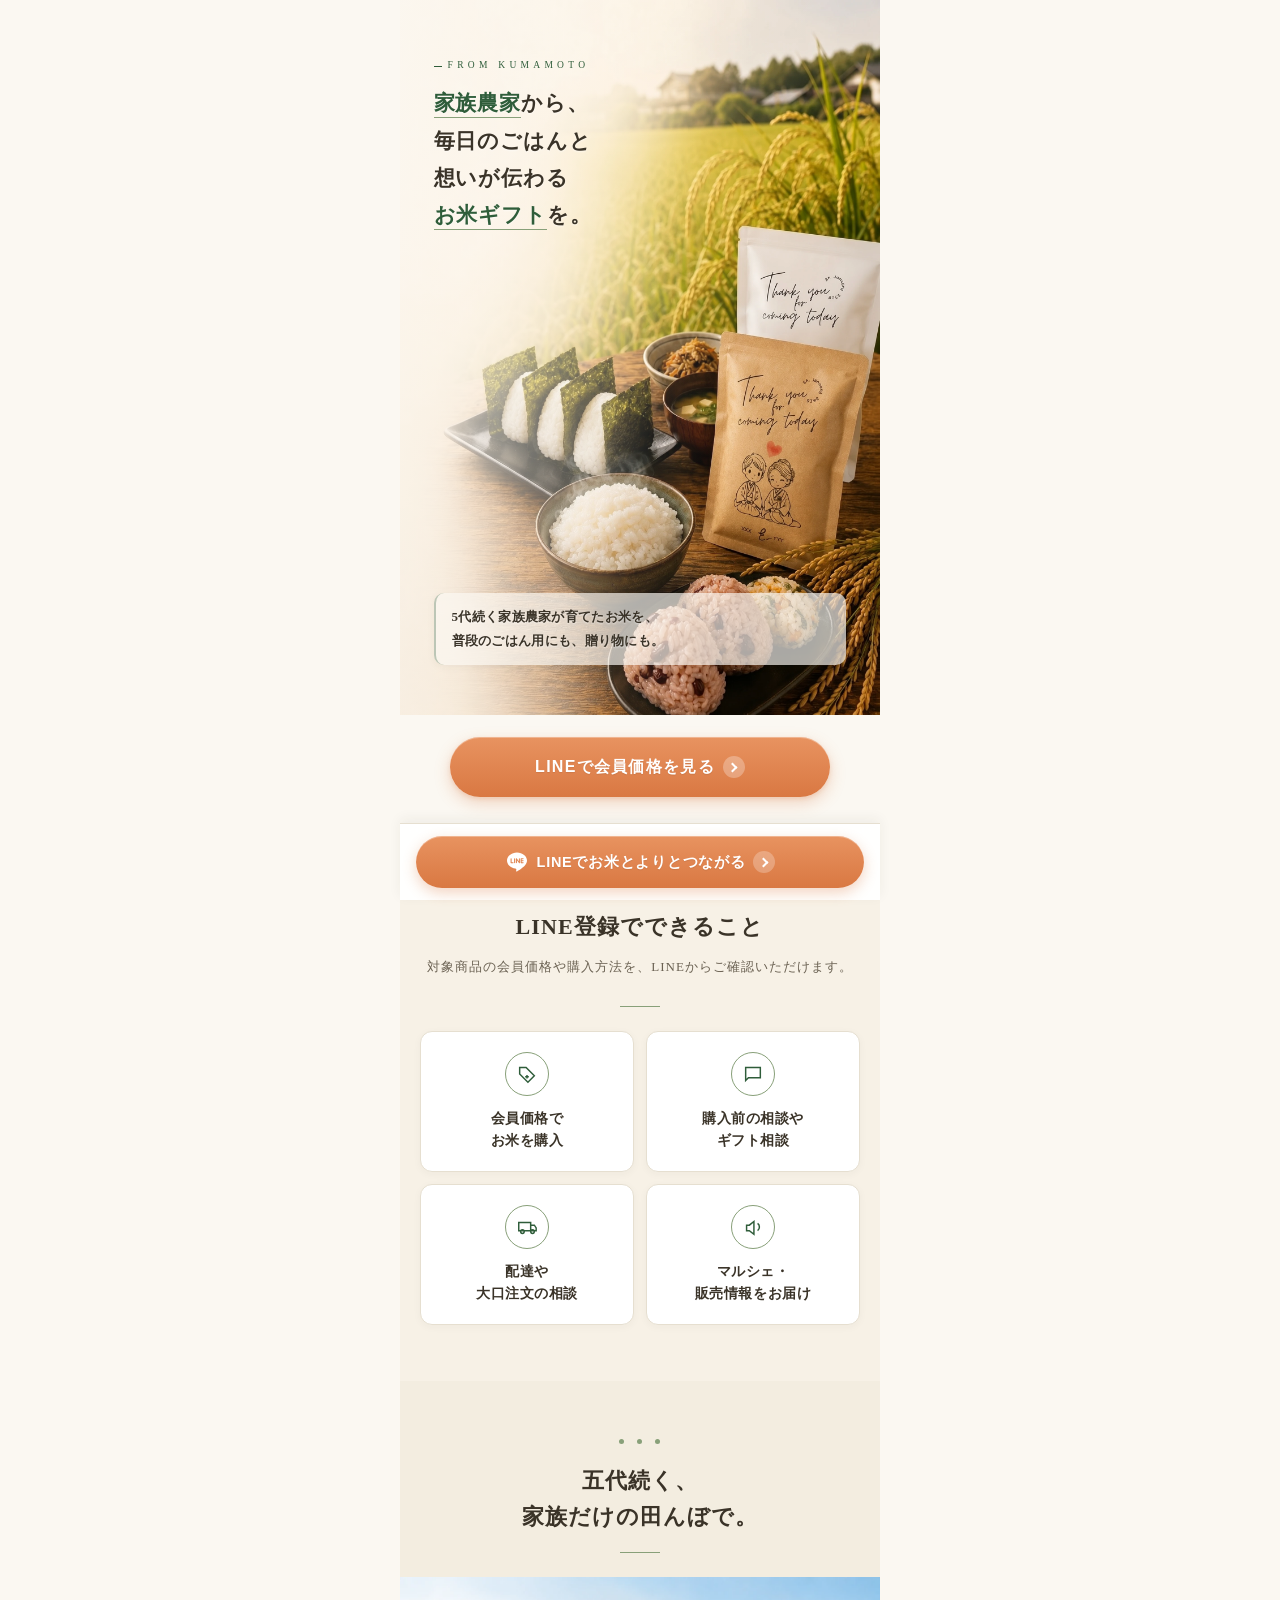
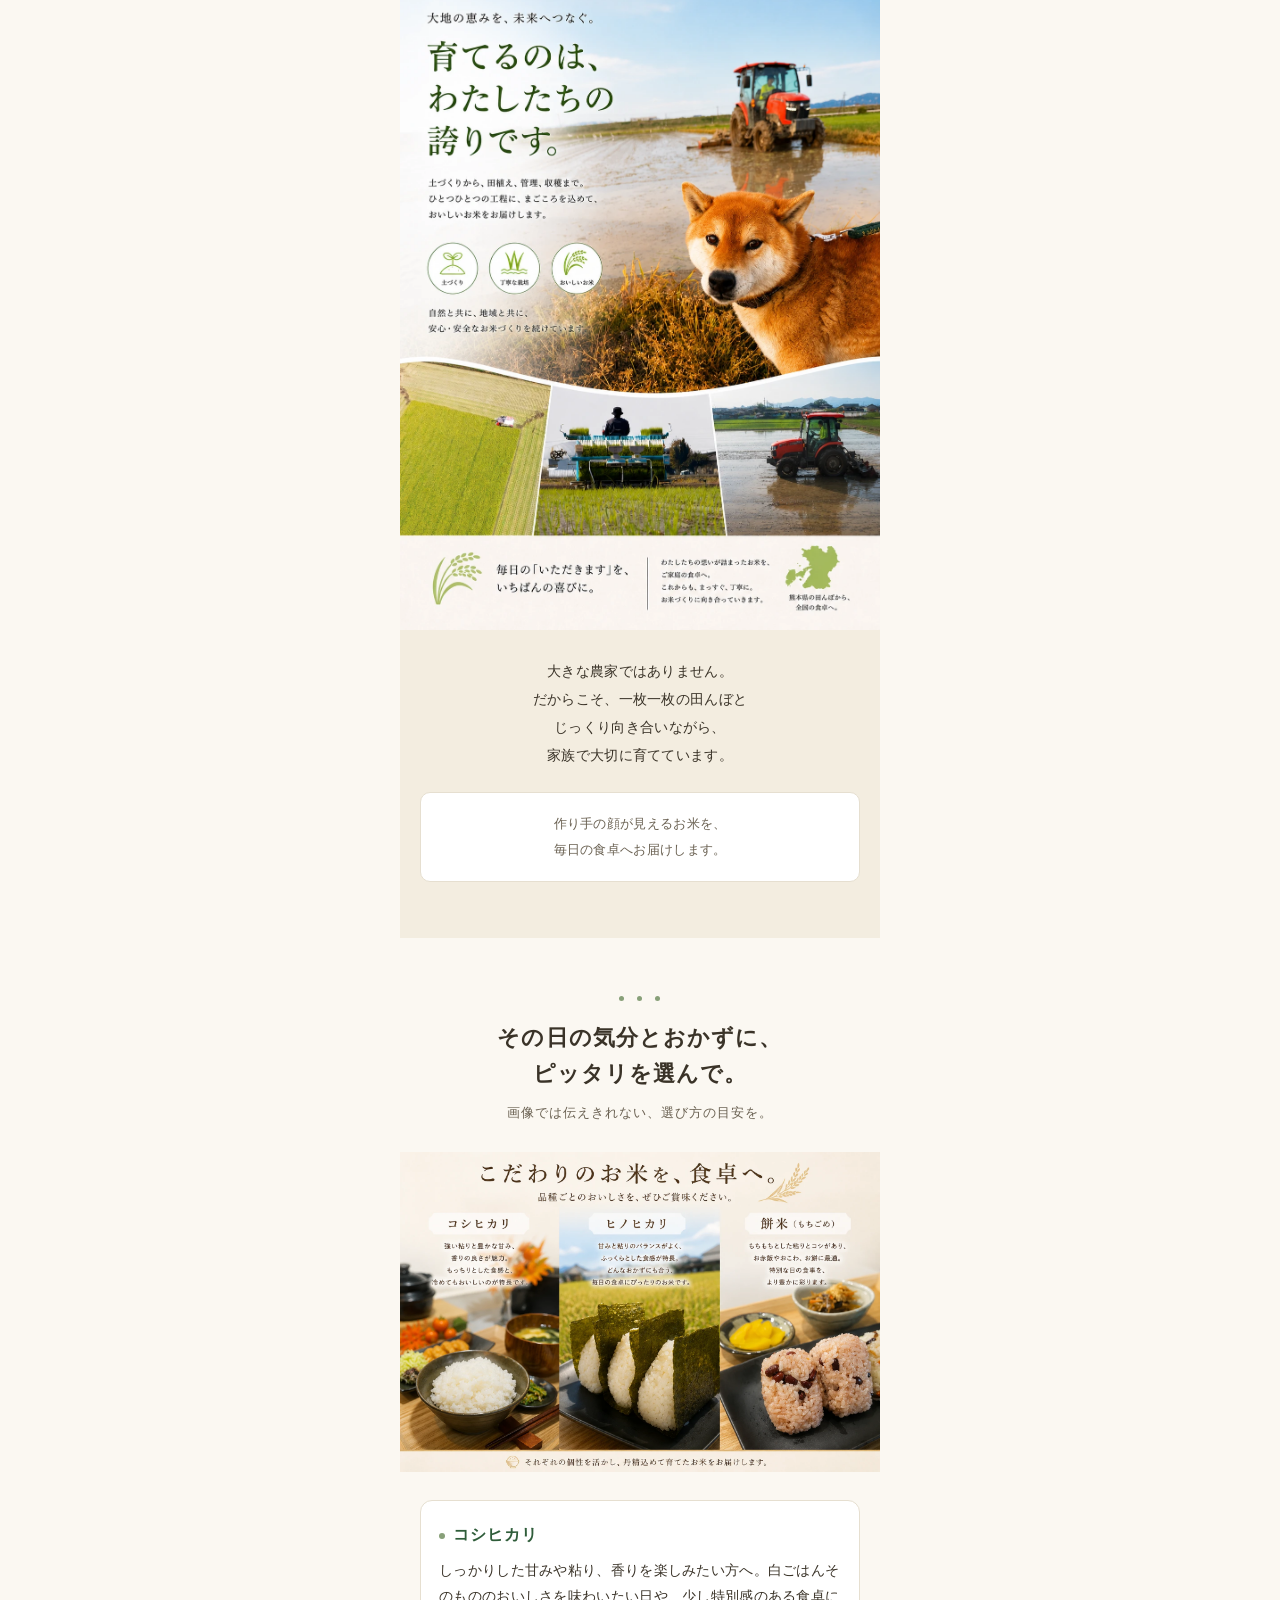
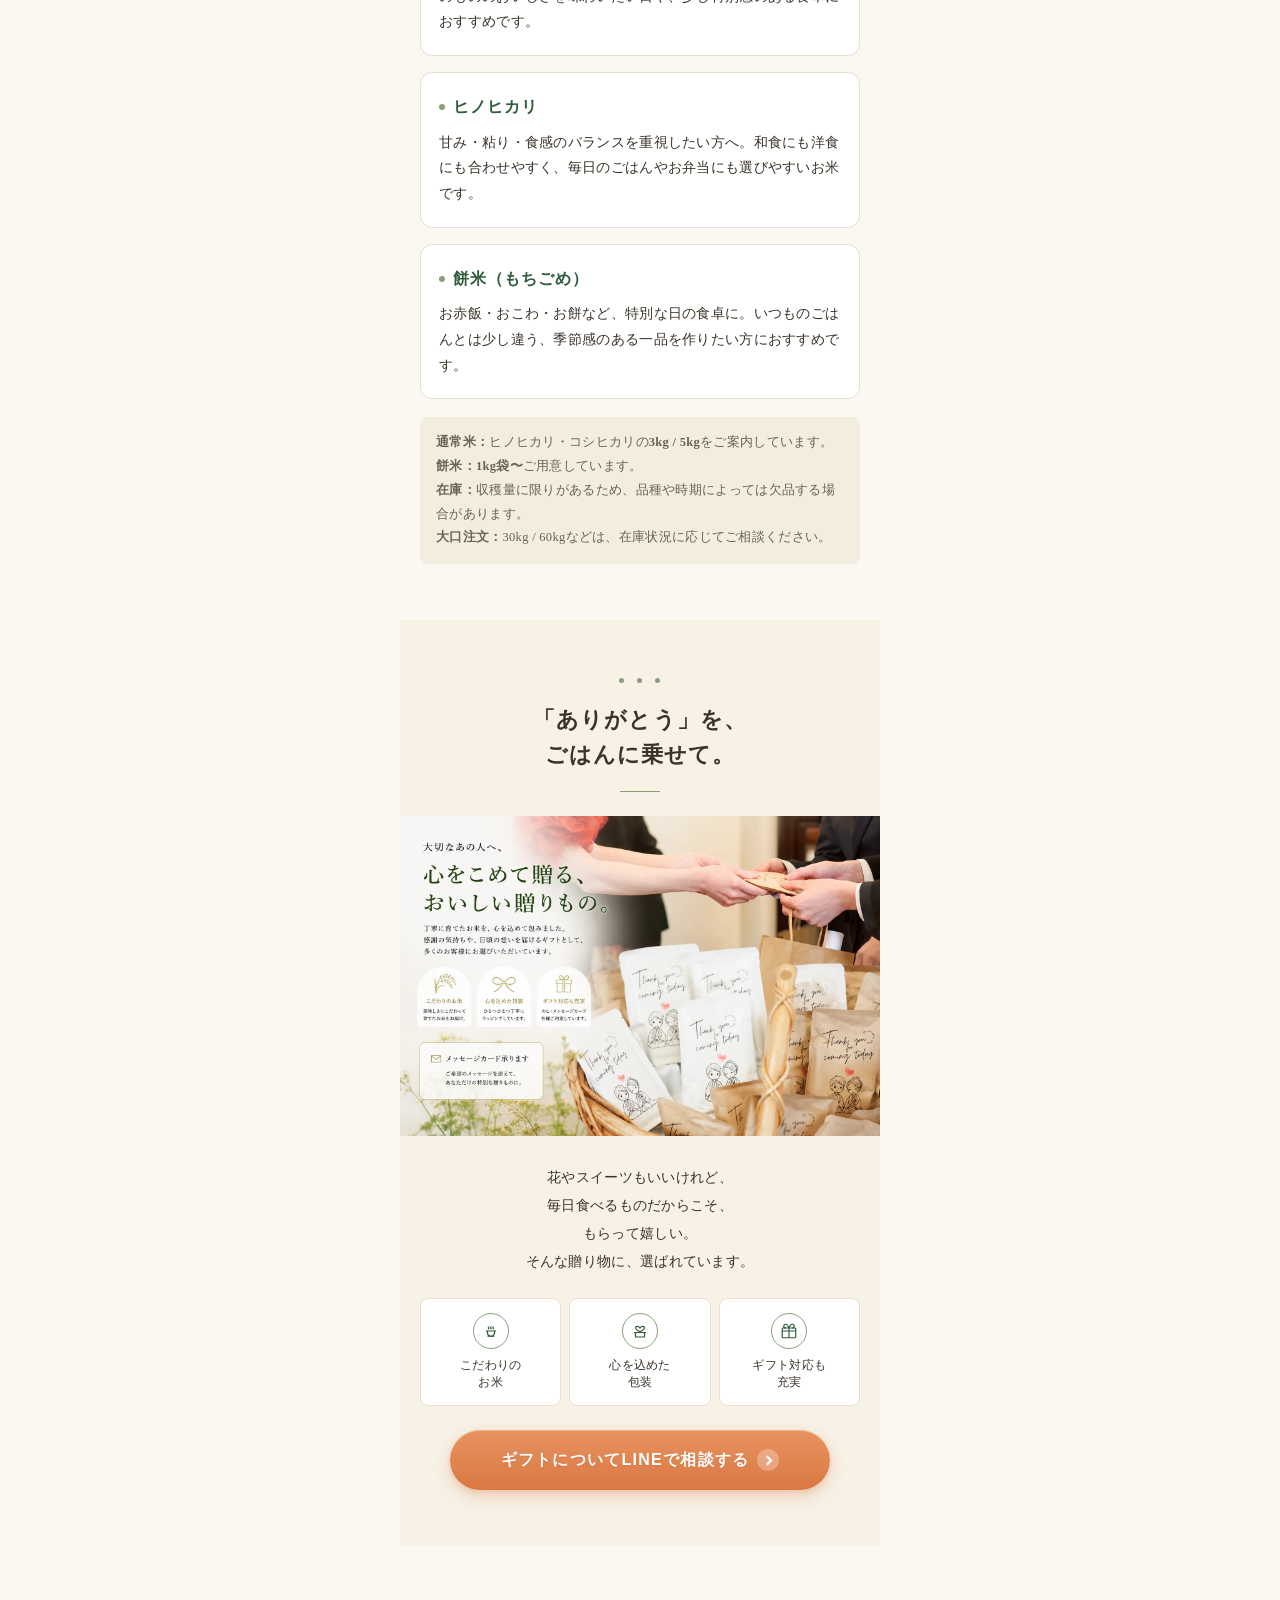
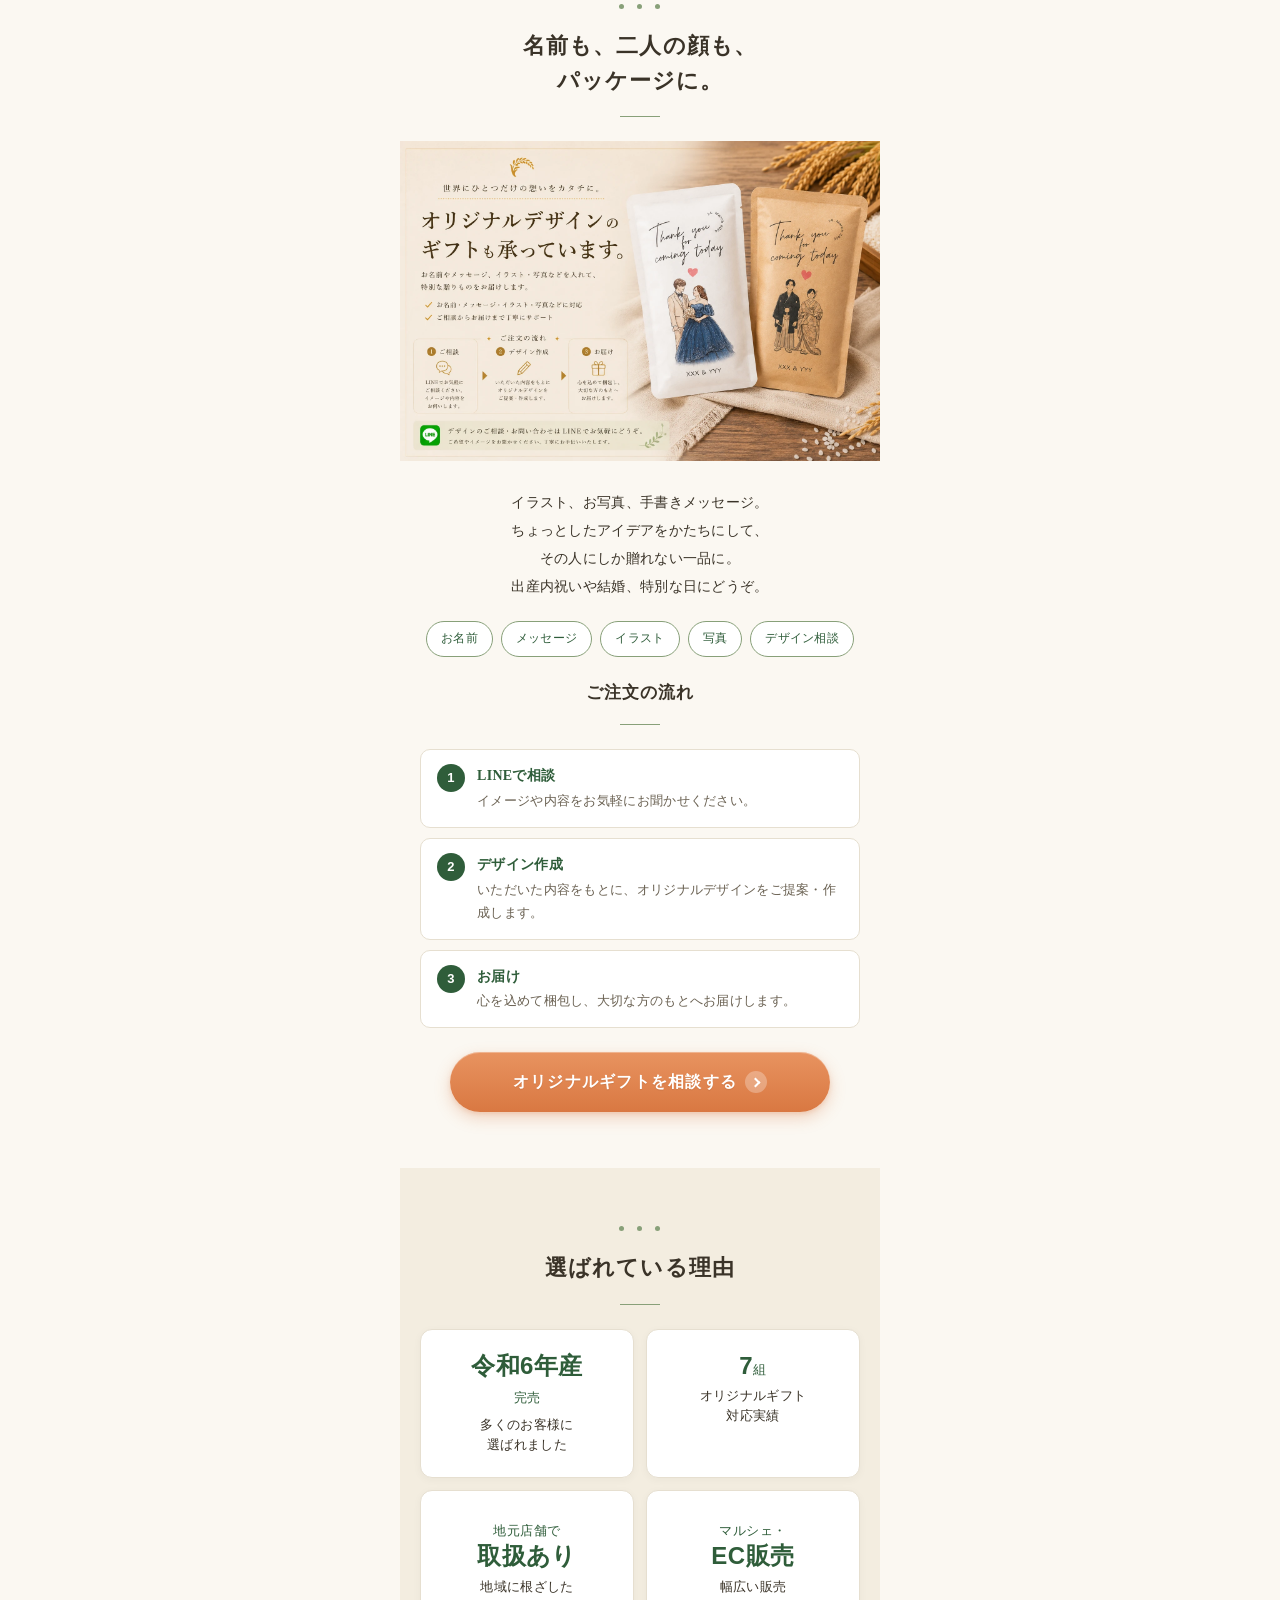
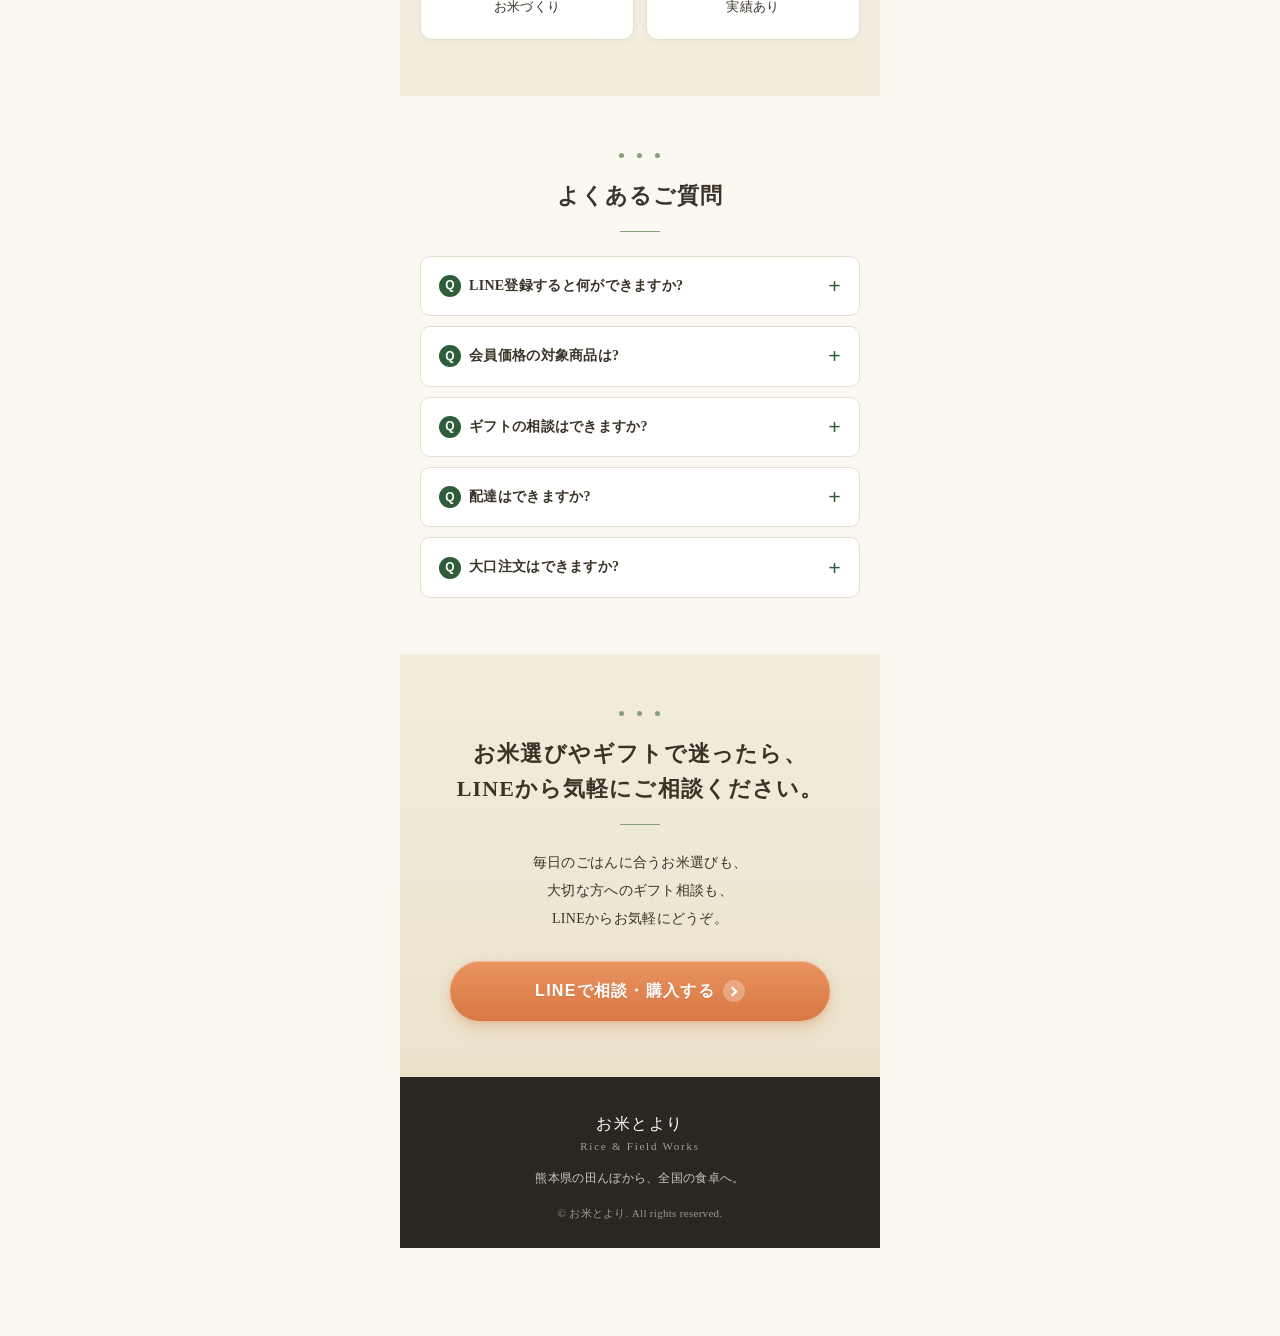
==== lp/index.html @ d9f53779 "update:URLを短くするために、ファイル名を変更" ====
<!DOCTYPE html>
<html lang="ja">
<head>
<meta charset="UTF-8">
<meta name="viewport" content="width=device-width, initial-scale=1.0">
<meta name="description" content="熊本で5代続く家族農家「お米とより」が育てるお米を、LINE会員向けにご案内。コシヒカリ・ヒノヒカリ・餅米、ギフト・オリジナルデザインギフトのご相談もLINEで気軽に。">
<title>お米とより｜熊本の家族農家から、想いが伝わるお米ギフトを</title>
<style>
  /* ========== Reset & Base ========== */
  *, *::before, *::after { box-sizing: border-box; margin: 0; padding: 0; }
  html { scroll-behavior: smooth; -webkit-text-size-adjust: 100%; }
  body {
    font-family: "Hiragino Mincho ProN", "Yu Mincho", "YuMincho", "Noto Serif JP", serif;
    color: #3a3328;
    background: #fbf8f2;
    line-height: 1.8;
    font-size: 15px;
    letter-spacing: 0.02em;
    -webkit-font-smoothing: antialiased;
    padding-bottom: 88px; /* 追従CTA分の余白 */
  }
  img { max-width: 100%; height: auto; display: block; }
  a { text-decoration: none; color: inherit; }

  /* ========== Variables ========== */
  :root {
    --color-bg: #fbf8f2;
    --color-bg-alt: #f3ede0;
    --color-bg-soft: #f7f1e6;
    --color-text: #3a3328;
    --color-text-soft: #6b6253;
    --color-accent: #2f5d3a;       /* 深い緑 */
    --color-accent-dark: #244730;
    --color-accent-soft: #88a079;
    --color-brown: #8a6a4b;
    --color-line: #06C755;
    --color-border: #e6dfd0;
  }

  /* ========== Layout ========== */
  .wrapper { max-width: 480px; margin: 0 auto; background: var(--color-bg); position: relative; overflow: hidden; }
  section { padding: 56px 20px; }
  .section-alt { background: var(--color-bg-alt); }
  .section-soft { background: var(--color-bg-soft); }

  /* ========== Common ========== */
  .ornament {
    display: flex;
    justify-content: center;
    align-items: center;
    height: 8px;
    margin-bottom: 18px;
    font-size: 0;
    line-height: 0;
  }
  .ornament::before {
    content: "";
    display: block;
    width: 5px;
    height: 5px;
    border-radius: 50%;
    background: var(--color-accent-soft);
    box-shadow:
      -18px 0 0 var(--color-accent-soft),
      18px 0 0 var(--color-accent-soft);
  }
  .section-title {
    font-size: 22px;
    font-weight: 600;
    text-align: center;
    color: var(--color-text);
    line-height: 1.6;
    margin-bottom: 10px;
    letter-spacing: 0.05em;
  }
  .section-sub {
    text-align: center;
    color: var(--color-text-soft);
    font-size: 13px;
    margin-bottom: 28px;
    letter-spacing: 0.08em;
  }
  .section-body {
    font-size: 14px;
    color: var(--color-text);
    line-height: 2;
    text-align: center;
    margin-bottom: 20px;
  }
  .divider {
    width: 40px; height: 1px; background: var(--color-accent-soft);
    margin: 18px auto 24px;
  }

  /* ========== First View ========== */
  .fv {
    padding: 0;
    background: var(--color-bg);
    position: relative;
  }
  .fv-hero {
    position: relative;
    width: 100%;
    overflow: hidden;
    background: #f0ead9;
  }
  .fv-hero img {
    width: 100%;
    height: auto;
    display: block;
  }
  /* 画像左側をさらに明るく折り込んで読みやすくするオーバーレイ */
  .fv-hero::before {
    content: "";
    position: absolute;
    inset: 0;
    background: linear-gradient(
      100deg,
      rgba(251, 248, 242, 0.85) 0%,
      rgba(251, 248, 242, 0.55) 30%,
      rgba(251, 248, 242, 0.1) 55%,
      rgba(251, 248, 242, 0) 70%
    );
    pointer-events: none;
  }
  .fv-overlay {
    position: absolute;
    inset: 0;
    z-index: 2;
    text-align: left;
    pointer-events: none;
  }
  .fv-mini-label {
    font-family: "Didot", "Times New Roman", serif;
    font-size: 9.5px;
    letter-spacing: 0.45em;
    color: var(--color-accent);
    margin-bottom: 14px;
    display: block;
    padding-left: 14px;
    position: absolute;
    top: 8%;
    left: 7%;
    right: 45%;
  }
  .fv-mini-label::before {
    content: "";
    position: absolute;
    left: 0;
    top: 50%;
    width: 8px; height: 1px;
    background: var(--color-accent);
  }
  .fv-headline {
    font-size: 21px;
    font-weight: 600;
    line-height: 1.78;
    color: var(--color-text);
    margin-bottom: 18px;
    letter-spacing: 0.04em;
    text-shadow: 0 1px 2px rgba(255,255,255,0.6);
    position: absolute;
    top: calc(8% + 28px);
    left: 7%;
    right: 45%;
  }
  .fv-headline span {
    color: var(--color-accent);
    border-bottom: 1px solid var(--color-accent-soft);
    padding-bottom: 2px;
  }
  .fv-sub {
    font-size: 13px;
    color: var(--color-text);
    line-height: 1.85;
    padding: 12px 14px 12px 16px;
    border-left: 2px solid rgba(47, 93, 58, 0.3);
    text-shadow: 0 1px 2px rgba(255,255,255,0.6);
    position: absolute;
    left: 7%;
    right: 7%;
    bottom: 7%;
    width: auto;
    background: rgba(251, 248, 242, 0.68);
    border-radius: 10px;
    box-shadow: 0 2px 8px rgba(58, 51, 40, 0.05);
    font-weight: 600;
  }
  .fv-cta-area {
    background: var(--color-bg);
    padding: 22px 24px 30px;
    text-align: center;
    position: relative;
  }
  .fv-cta-group { display: flex; flex-direction: column; gap: 12px; align-items: center; }

  /* 小さい画面 */
  @media (max-width: 380px) {
    .fv-mini-label { top: 6%; left: 6%; right: 40%; }
    .fv-headline { top: calc(6% + 26px); left: 6%; right: 40%; font-size: 19px; line-height: 1.72; }
    .fv-sub { left: 6%; right: 6%; bottom: 6%; font-size: 12px; padding: 10px 12px 10px 14px; }
  }

  /* ========== CTA Buttons ========== */
  .cta-btn {
    display: flex;
    align-items: center;
    justify-content: center;
    gap: 8px;
    width: 88%;
    max-width: 380px;
    height: 60px;
    border-radius: 32px;
    font-size: 16px;
    font-weight: 700;
    letter-spacing: 0.08em;
    cursor: pointer;
    transition: transform 0.12s ease, box-shadow 0.12s ease;
    font-family: "Hiragino Sans", "Yu Gothic", sans-serif;
    position: relative;
  }
  .cta-btn .arrow {
    display: inline-flex;
    align-items: center;
    justify-content: center;
    width: 22px;
    height: 22px;
    border-radius: 50%;
    background: rgba(255,255,255,0.2);
    transition: transform 0.2s ease;
    flex-shrink: 0;
    position: relative;
  }
  .cta-btn .arrow::before {
    content: "";
    width: 7px;
    height: 7px;
    border-top: 2px solid currentColor;
    border-right: 2px solid currentColor;
    transform: rotate(45deg);
    margin-left: -2px;
  }
  .cta-btn:hover .arrow,
  .cta-btn:active .arrow { transform: translateX(3px); }
  .cta-btn:active { transform: translateY(2px); box-shadow: 0 2px 6px rgba(47,93,58,0.2); }

  .cta-main {
    background: linear-gradient(180deg, #e89360 0%, #d97842 100%);
    color: #fff;
    box-shadow:
      0 6px 16px rgba(217, 120, 66, 0.28),
      0 2px 4px rgba(217, 120, 66, 0.18),
      inset 0 1px 0 rgba(255,255,255,0.3);
    text-shadow: 0 1px 1px rgba(0,0,0,0.08);
    position: relative;
  }
  .cta-main:hover {
    transform: translateY(-1px);
    box-shadow:
      0 10px 22px rgba(217, 120, 66, 0.35),
      0 3px 6px rgba(217, 120, 66, 0.22),
      inset 0 1px 0 rgba(255,255,255,0.3);
  }
  .cta-main .arrow {
    background: rgba(255,255,255,0.28);
  }

  .cta-sub {
    background: #fff;
    color: var(--color-accent);
    border: 1.5px solid var(--color-accent);
    box-shadow: 0 3px 8px rgba(47,93,58,0.1);
  }
  .cta-sub .arrow {
    background: rgba(47,93,58,0.1);
    color: var(--color-accent);
  }

  /* ========== LINE Benefits ========== */
  .benefits {
    background: var(--color-bg-soft);
    padding: 56px 20px;
  }
  .benefit-grid {
    display: grid;
    grid-template-columns: 1fr 1fr;
    gap: 12px;
    margin-top: 8px;
  }
  .benefit-card {
    background: #fff;
    border: 1px solid var(--color-border);
    border-radius: 12px;
    padding: 20px 14px;
    text-align: center;
    box-shadow: 0 2px 8px rgba(58,51,40,0.04);
  }
  .benefit-icon {
    width: 44px; height: 44px;
    margin: 0 auto 12px;
    display: flex; align-items: center; justify-content: center;
    border: 1.5px solid var(--color-accent-soft);
    border-radius: 50%;
    color: var(--color-accent);
  }
  .benefit-icon svg { width: 22px; height: 22px; stroke: var(--color-accent); fill: none; stroke-width: 1.6; }
  .benefit-title {
    font-size: 13.5px;
    font-weight: 600;
    color: var(--color-text);
    line-height: 1.6;
    letter-spacing: 0.04em;
  }

  /* ========== About ========== */
  .about-image { margin: 0 -20px 28px; }
  .about-image img { width: 100%; }
  .about-note {
    font-size: 13px;
    color: var(--color-text-soft);
    text-align: center;
    line-height: 2;
    padding: 18px 16px;
    background: #fff;
    border: 1px solid var(--color-border);
    border-radius: 10px;
    margin-top: 22px;
  }

  /* ========== Products ========== */
  .product-image { margin: 0 -20px 28px; }
  .product-list {
    display: flex; flex-direction: column; gap: 16px;
    margin-top: 8px;
  }
  .product-item {
    background: #fff;
    border: 1px solid var(--color-border);
    border-radius: 12px;
    padding: 20px 18px;
  }
  .product-name {
    font-size: 16px;
    font-weight: 600;
    color: var(--color-accent);
    margin-bottom: 8px;
    letter-spacing: 0.06em;
    display: flex; align-items: center; gap: 8px;
  }
  .product-name::before {
    content: "";
    width: 6px; height: 6px;
    background: var(--color-accent-soft);
    border-radius: 50%;
    display: inline-block;
  }
  .product-desc {
    font-size: 13.5px;
    color: var(--color-text);
    line-height: 1.9;
  }
  .product-supplement {
    font-size: 12.5px;
    color: var(--color-text-soft);
    background: var(--color-bg-alt);
    padding: 14px 16px;
    border-radius: 8px;
    margin-top: 18px;
    line-height: 1.9;
  }

  /* ========== Gift ========== */
  .gift-image { margin: 0 -20px 28px; }
  .gift-points {
    display: grid;
    grid-template-columns: repeat(3, 1fr);
    gap: 8px;
    margin: 22px 0 24px;
  }
  .gift-point {
    background: #fff;
    border: 1px solid var(--color-border);
    border-radius: 8px;
    padding: 14px 6px;
    text-align: center;
    font-size: 11.5px;
    color: var(--color-text);
    line-height: 1.5;
  }
  .gift-point-icon {
    color: var(--color-accent);
    margin: 0 auto 8px;
    width: 36px; height: 36px;
    border: 1.5px solid var(--color-accent-soft);
    border-radius: 50%;
    display: flex;
    align-items: center;
    justify-content: center;
  }
  .gift-point-icon svg { width: 18px; height: 18px; }

  /* ========== Original Gift Flow ========== */
  .original-image { margin: 0 -20px 28px; }
  .flow-list {
    display: flex; flex-direction: column; gap: 10px;
    margin: 22px 0 24px;
  }
  .flow-step {
    display: flex; align-items: flex-start; gap: 12px;
    background: #fff;
    border: 1px solid var(--color-border);
    border-radius: 10px;
    padding: 14px 16px;
  }
  .flow-num {
    flex-shrink: 0;
    width: 28px; height: 28px;
    border-radius: 50%;
    background: var(--color-accent);
    color: #fff;
    font-size: 13px;
    font-weight: 700;
    display: flex; align-items: center; justify-content: center;
    font-family: "Hiragino Sans", sans-serif;
  }
  .flow-content {
    flex: 1;
    font-size: 13.5px;
    line-height: 1.7;
  }
  .flow-content strong {
    display: block;
    font-size: 14px;
    color: var(--color-accent);
    margin-bottom: 2px;
  }
  .flow-content span {
    font-size: 12.5px;
    color: var(--color-text-soft);
  }
  .original-tags {
    display: flex; flex-wrap: wrap; gap: 8px;
    justify-content: center;
    margin-bottom: 22px;
  }
  .tag {
    background: #fff;
    border: 1px solid var(--color-accent-soft);
    color: var(--color-accent);
    padding: 6px 14px;
    border-radius: 20px;
    font-size: 12px;
  }
  .achievement-badge {
    background: linear-gradient(135deg, #fff 0%, #f9f4e8 100%);
    border: 1px solid var(--color-border);
    border-radius: 10px;
    padding: 16px;
    text-align: center;
    margin-bottom: 22px;
  }
  .achievement-badge .num {
    font-size: 28px;
    color: var(--color-accent);
    font-weight: 700;
    font-family: "Hiragino Sans", sans-serif;
    letter-spacing: 0.04em;
  }
  .achievement-badge .label {
    font-size: 12px;
    color: var(--color-text-soft);
    display: block;
    margin-top: 2px;
  }

  /* ========== Reasons ========== */
  .reasons-grid {
    display: grid;
    grid-template-columns: 1fr 1fr;
    gap: 12px;
    margin-top: 8px;
  }
  .reason-card {
    background: #fff;
    border: 1px solid var(--color-border);
    border-radius: 12px;
    padding: 22px 12px;
    text-align: center;
    box-shadow: 0 2px 8px rgba(58,51,40,0.04);
  }
  .reason-num {
    font-size: 24px;
    color: var(--color-accent);
    font-weight: 700;
    font-family: "Hiragino Sans", sans-serif;
    letter-spacing: 0.02em;
    line-height: 1.2;
    margin-bottom: 6px;
  }
  .reason-num small { font-size: 13px; font-weight: 500; }
  .reason-label {
    font-size: 12.5px;
    color: var(--color-text);
    line-height: 1.6;
  }

  /* ========== FAQ ========== */
  .faq-list { display: flex; flex-direction: column; gap: 10px; margin-top: 8px; }
  .faq-item {
    background: #fff;
    border: 1px solid var(--color-border);
    border-radius: 10px;
    overflow: hidden;
  }
  .faq-item summary {
    padding: 18px 18px 18px 48px;
    font-size: 14px;
    font-weight: 600;
    color: var(--color-text);
    cursor: pointer;
    position: relative;
    list-style: none;
    line-height: 1.6;
    transition: background 0.2s ease;
  }
  .faq-item summary::-webkit-details-marker { display: none; }
  .faq-item summary::before {
    content: "Q";
    position: absolute;
    left: 18px;
    top: 50%;
    transform: translateY(-50%);
    width: 22px; height: 22px;
    border-radius: 50%;
    background: var(--color-accent);
    color: #fff;
    font-size: 12px;
    font-family: "Hiragino Sans", sans-serif;
    display: flex; align-items: center; justify-content: center;
    font-weight: 700;
  }
  .faq-item summary::after {
    content: "+";
    position: absolute;
    right: 18px;
    top: 50%;
    transform: translateY(-50%);
    color: var(--color-accent);
    font-size: 22px;
    transition: transform 0.2s ease;
  }
  .faq-item[open] summary::after {
    content: "−";
  }
  .faq-answer {
    padding: 0 18px 20px 48px;
    font-size: 13px;
    color: var(--color-text-soft);
    line-height: 1.9;
    position: relative;
  }
  .faq-answer::before {
    content: "A";
    position: absolute;
    left: 18px;
    top: 0;
    width: 22px; height: 22px;
    border-radius: 50%;
    background: var(--color-bg-alt);
    color: var(--color-accent);
    font-size: 12px;
    font-family: "Hiragino Sans", sans-serif;
    display: flex; align-items: center; justify-content: center;
    font-weight: 700;
  }

  /* ========== Last CTA ========== */
  .last-cta {
    background: linear-gradient(180deg, #f3ede0 0%, #ebe2cc 100%);
    text-align: center;
  }
  .last-cta .section-title { margin-bottom: 18px; }
  .last-cta .section-body { margin-bottom: 28px; }

  /* ========== Footer ========== */
  footer {
    background: #2a2620;
    color: #cfc9bd;
    padding: 32px 20px 24px;
    text-align: center;
    font-size: 12px;
    line-height: 1.9;
  }
  footer .brand {
    color: #fff;
    font-size: 16px;
    margin-bottom: 4px;
    letter-spacing: 0.1em;
  }
  footer a { color: #cfc9bd; text-decoration: underline; }

  /* ========== Sticky CTA ========== */
  .sticky-cta {
    position: fixed;
    bottom: 0; left: 0; right: 0;
    background: rgba(255,255,255,0.96);
    backdrop-filter: blur(8px);
    -webkit-backdrop-filter: blur(8px);
    border-top: 1px solid var(--color-border);
    padding: 12px 16px;
    display: flex;
    gap: 8px;
    z-index: 100;
    max-width: 480px;
    margin: 0 auto;
    box-shadow: 0 -4px 12px rgba(58,51,40,0.06);
  }
  .sticky-cta a {
    flex: 1;
    height: 52px;
    display: flex; align-items: center; justify-content: center; gap: 8px;
    border-radius: 26px;
    font-size: 14.5px;
    font-weight: 700;
    font-family: "Hiragino Sans", sans-serif;
    transition: transform 0.12s ease, box-shadow 0.12s ease;
    letter-spacing: 0.05em;
  }
  .sticky-cta a:active { transform: translateY(2px); }
  .sticky-main {
    background: linear-gradient(180deg, #e89360 0%, #d97842 100%);
    color: #fff;
    box-shadow:
      0 5px 14px rgba(217, 120, 66, 0.32),
      inset 0 1px 0 rgba(255,255,255,0.3);
    text-shadow: 0 1px 1px rgba(0,0,0,0.08);
    position: relative;
  }
  .sticky-icon {
    display: inline-flex;
    align-items: center;
    justify-content: center;
    width: 24px; height: 24px;
    color: #fff;
  }
  .sticky-main .arrow {
    display: inline-flex;
    align-items: center;
    justify-content: center;
    width: 22px;
    height: 22px;
    border-radius: 50%;
    background: rgba(255,255,255,0.25);
    flex-shrink: 0;
    position: relative;
  }
  .sticky-main .arrow::before {
    content: "";
    width: 7px;
    height: 7px;
    border-top: 2px solid currentColor;
    border-right: 2px solid currentColor;
    transform: rotate(45deg);
    margin-left: -2px;
  }

  /* ========== Responsive ========== */
  @media (max-width: 360px) {
    .section-title { font-size: 20px; }
    .fv-headline { font-size: 19px; }
    .benefit-grid, .reasons-grid { grid-template-columns: 1fr; }
    .gift-points { grid-template-columns: 1fr; }
  }

  /* ========== Decorative accents ========== */
  .leaf-accent {
    text-align: center;
    color: var(--color-accent-soft);
    font-size: 14px;
    letter-spacing: 1em;
    margin-bottom: 8px;
  }
</style>
</head>
<body>

<div class="wrapper">

  <!-- ============ 1. First View ============ -->
  <section class="fv">
    <div class="fv-hero">
      <img src="./images/FirstView.webp" alt="お米とより｜熊本の家族農家が育てたお米と、手作りのオリジナルギフトパッケージ">
      <div class="fv-overlay">
        <span class="fv-mini-label">FROM KUMAMOTO</span>
        <h1 class="fv-headline">
          <span>家族農家</span>から、<br>
          毎日のごはんと<br>
          想いが伝わる<br>
          <span>お米ギフト</span>を。
        </h1>
        <p class="fv-sub">
          5代続く家族農家が育てたお米を、<br>
          普段のごはん用にも、贈り物にも。
        </p>
      </div>
    </div>
    <div class="fv-cta-area">
      <div class="fv-cta-group">
        <a href="https://lin.ee/uI8L5D3" class="cta-btn cta-main" aria-label="LINEで会員価格を見る">
          LINEで会員価格を見る
          <span class="arrow" aria-hidden="true"></span>
        </a>
      </div>
    </div>
  </section>

  <!-- ============ 2. LINE Benefits ============ -->
  <section class="benefits">
    <div class="ornament">・ ・ ・</div>
    <h2 class="section-title">LINE登録でできること</h2>
    <p class="section-sub">対象商品の会員価格や購入方法を、LINEからご確認いただけます。</p>
    <div class="divider"></div>
    <div class="benefit-grid">
      <div class="benefit-card">
        <div class="benefit-icon">
          <svg viewBox="0 0 24 24" aria-hidden="true">
            <path d="M4 12V5h7l9 9-7 7-9-9z"/>
            <path d="M8 8h.01"/>
            <path d="M10 15h4"/>
            <path d="M12 13v4"/>
          </svg>
        </div>
        <p class="benefit-title">会員価格で<br>お米を購入</p>
      </div>
      <div class="benefit-card">
        <div class="benefit-icon">
          <svg viewBox="0 0 24 24"><path d="M4 5h16v11H7l-3 3z"/></svg>
        </div>
        <p class="benefit-title">購入前の相談や<br>ギフト相談</p>
      </div>
      <div class="benefit-card">
        <div class="benefit-icon">
          <svg viewBox="0 0 24 24"><path d="M3 7h13v9H3zM16 10h4l2 3v3h-6zM7 19a2 2 0 100-4 2 2 0 000 4zM18 19a2 2 0 100-4 2 2 0 000 4z"/></svg>
        </div>
        <p class="benefit-title">配達や<br>大口注文の相談</p>
      </div>
      <div class="benefit-card">
        <div class="benefit-icon">
          <svg viewBox="0 0 24 24"><path d="M5 10v6h3l5 4V6L8 10H5zM17 8a5 5 0 010 8"/></svg>
        </div>
        <p class="benefit-title">マルシェ・<br>販売情報をお届け</p>
      </div>
    </div>
  </section>

  <!-- ============ 3. About ============ -->
  <section class="section-alt">
    <div class="ornament">・ ・ ・</div>
    <h2 class="section-title">五代続く、<br>家族だけの田んぼで。</h2>
    <div class="divider"></div>
    <div class="about-image">
      <img src="./images/About.webp" alt="熊本県の田んぼで丁寧にお米を育てる家族農家「お米とより」の田植え・収穫風景" loading="lazy">
    </div>
    <p class="section-body">
      大きな農家ではありません。<br>
      だからこそ、一枚一枚の田んぼと<br>
      じっくり向き合いながら、<br>
      家族で大切に育てています。
    </p>
    <div class="about-note">
      作り手の顔が見えるお米を、<br>
      毎日の食卓へお届けします。
    </div>
  </section>

  <!-- ============ 4. Products ============ -->
  <section>
    <div class="ornament">・ ・ ・</div>
    <h2 class="section-title">その日の気分とおかずに、<br>ピッタリを選んで。</h2>
    <p class="section-sub">画像では伝えきれない、選び方の目安を。</p>
    <div class="product-image">
      <img src="./images/Products.webp" alt="お米とよりの商品ラインナップ コシヒカリ・ヒノヒカリ・餅米" loading="lazy">
    </div>
    <div class="product-list">
      <div class="product-item">
        <h3 class="product-name">コシヒカリ</h3>
        <p class="product-desc">しっかりした甘みや粘り、香りを楽しみたい方へ。白ごはんそのもののおいしさを味わいたい日や、少し特別感のある食卓におすすめです。</p>
      </div>
      <div class="product-item">
        <h3 class="product-name">ヒノヒカリ</h3>
        <p class="product-desc">甘み・粘り・食感のバランスを重視したい方へ。和食にも洋食にも合わせやすく、毎日のごはんやお弁当にも選びやすいお米です。</p>
      </div>
      <div class="product-item">
        <h3 class="product-name">餅米（もちごめ）</h3>
        <p class="product-desc">お赤飯・おこわ・お餅など、特別な日の食卓に。いつものごはんとは少し違う、季節感のある一品を作りたい方におすすめです。</p>
      </div>
    </div>
    <p class="product-supplement">
      <strong>通常米：</strong>ヒノヒカリ・コシヒカリの<strong>3kg / 5kg</strong>をご案内しています。<br>
      <strong>餅米：</strong><strong>1kg袋〜</strong>ご用意しています。<br>
      <strong>在庫：</strong>収穫量に限りがあるため、品種や時期によっては欠品する場合があります。<br>
      <strong>大口注文：</strong>30kg / 60kgなどは、在庫状況に応じてご相談ください。
    </p>
  </section>

  <!-- ============ 5. Gift ============ -->
  <section class="section-soft" id="gift-consult">
    <div class="ornament">・ ・ ・</div>
    <h2 class="section-title">「ありがとう」を、<br>ごはんに乗せて。</h2>
    <div class="divider"></div>
    <div class="gift-image">
      <img src="./images/Gift.webp" alt="心をこめて贈る、お米とよりのお米ギフト 結婚式・お祝い・お礼の贈り物" loading="lazy">
    </div>
    <p class="section-body">
      花やスイーツもいいけれど、<br>
      毎日食べるものだからこそ、<br>
      もらって嬉しい。<br>
      そんな贈り物に、選ばれています。
    </p>
    <div class="gift-points">
      <div class="gift-point">
        <span class="gift-point-icon" aria-hidden="true">
          <svg viewBox="0 0 24 24" fill="none" stroke="currentColor" stroke-width="1.6" stroke-linecap="round" stroke-linejoin="round">
            <path d="M6 12h12"/>
            <path d="M7 12c0 4 2 7 5 7s5-3 5-7"/>
            <path d="M8 19h8"/>
            <path d="M9 9c-.8-.8-.8-1.7 0-2.5"/>
            <path d="M12 9c-.8-.8-.8-1.7 0-2.5"/>
            <path d="M15 9c-.8-.8-.8-1.7 0-2.5"/>
          </svg>
        </span>
        こだわりの<br>お米
      </div>
      <div class="gift-point">
        <span class="gift-point-icon" aria-hidden="true">
          <svg viewBox="0 0 24 24" fill="none" stroke="currentColor" stroke-width="1.6"><path d="M12 8c-2-3-6-3-6 0 0 2 3 3 6 5 3-2 6-3 6-5 0-3-4-3-6 0z"/><path d="M4 14h16M6 14v6h12v-6"/></svg>
        </span>
        心を込めた<br>包装
      </div>
      <div class="gift-point">
        <span class="gift-point-icon" aria-hidden="true">
          <svg viewBox="0 0 24 24" fill="none" stroke="currentColor" stroke-width="1.6"><rect x="3" y="8" width="18" height="13" rx="1"/><path d="M3 12h18M12 8v13M8 8c-2 0-3-1-3-2.5S6 3 8 3c2 0 4 5 4 5s2-5 4-5c2 0 3 1 3 2.5S18 8 16 8"/></svg>
        </span>
        ギフト対応も<br>充実
      </div>
    </div>
    <div class="fv-cta-group">
      <a href="https://lin.ee/uI8L5D3" class="cta-btn cta-main" aria-label="ギフトについてLINEで相談する">
        ギフトについてLINEで相談する
        <span class="arrow" aria-hidden="true"></span>
      </a>
    </div>
  </section>

  <!-- ============ 6. Original Design Gift ============ -->
  <section>
    <div class="ornament">・ ・ ・</div>
    <h2 class="section-title">名前も、二人の顔も、<br>パッケージに。</h2>
    <div class="divider"></div>
    <div class="original-image">
      <img src="./images/Original.webp" alt="お名前・メッセージ・イラスト・写真入りのオリジナルデザインお米ギフト" loading="lazy">
    </div>
    <p class="section-body">
      イラスト、お写真、手書きメッセージ。<br>
      ちょっとしたアイデアをかたちにして、<br>
      その人にしか贈れない一品に。<br>
      出産内祝いや結婚、特別な日にどうぞ。
    </p>

    <div class="original-tags">
      <span class="tag">お名前</span>
      <span class="tag">メッセージ</span>
      <span class="tag">イラスト</span>
      <span class="tag">写真</span>
      <span class="tag">デザイン相談</span>
    </div>

    <h3 class="section-title" style="font-size:17px; margin-top:12px;">ご注文の流れ</h3>
    <div class="divider"></div>
    <div class="flow-list">
      <div class="flow-step">
        <div class="flow-num">1</div>
        <div class="flow-content">
          <strong>LINEで相談</strong>
          <span>イメージや内容をお気軽にお聞かせください。</span>
        </div>
      </div>
      <div class="flow-step">
        <div class="flow-num">2</div>
        <div class="flow-content">
          <strong>デザイン作成</strong>
          <span>いただいた内容をもとに、オリジナルデザインをご提案・作成します。</span>
        </div>
      </div>
      <div class="flow-step">
        <div class="flow-num">3</div>
        <div class="flow-content">
          <strong>お届け</strong>
          <span>心を込めて梱包し、大切な方のもとへお届けします。</span>
        </div>
      </div>
    </div>

    <div class="fv-cta-group">
      <a href="https://lin.ee/uI8L5D3" class="cta-btn cta-main" aria-label="オリジナルギフトを相談する">
        オリジナルギフトを相談する
        <span class="arrow" aria-hidden="true"></span>
      </a>
    </div>
  </section>

  <!-- ============ 7. Reasons ============ -->
  <section class="section-alt">
    <div class="ornament">・ ・ ・</div>
    <h2 class="section-title">選ばれている理由</h2>
    <div class="divider"></div>
    <div class="reasons-grid">
      <div class="reason-card">
        <div class="reason-num">令和6年産<br><small>完売</small></div>
        <p class="reason-label">多くのお客様に<br>選ばれました</p>
      </div>
      <div class="reason-card">
        <div class="reason-num">7<small>組</small></div>
        <p class="reason-label">オリジナルギフト<br>対応実績</p>
      </div>
      <!-- ※ オリジナルギフト実績はこちらのカードで一本化しました -->
      <div class="reason-card">
        <div class="reason-num"><small>地元店舗で</small><br>取扱あり</div>
        <p class="reason-label">地域に根ざした<br>お米づくり</p>
      </div>
      <div class="reason-card">
        <div class="reason-num"><small>マルシェ・</small><br>EC販売</div>
        <p class="reason-label">幅広い販売<br>実績あり</p>
      </div>
    </div>
  </section>

  <!-- ============ 8. FAQ ============ -->
  <section>
    <div class="ornament">・ ・ ・</div>
    <h2 class="section-title">よくあるご質問</h2>
    <div class="divider"></div>
    <div class="faq-list">
      <details class="faq-item">
        <summary>LINE登録すると何ができますか?</summary>
        <div class="faq-answer">会員価格のご案内、購入前のご相談、ギフトのご相談、配達や大口注文のご相談ができます。</div>
      </details>
      <details class="faq-item">
        <summary>会員価格の対象商品は?</summary>
        <div class="faq-answer">通常商品のヒノヒカリ・コシヒカリの3kg / 5kgが対象です。餅米やギフト商品は対象外となりますが、在庫がある場合はLINEからご相談いただけます。</div>
      </details>
      <details class="faq-item">
        <summary>ギフトの相談はできますか?</summary>
        <div class="faq-answer">固定デザインのギフトに加えて、オリジナルデザインのご相談もLINEで承っています。</div>
      </details>
      <details class="faq-item">
        <summary>配達はできますか?</summary>
        <div class="faq-answer">熊本市・八代市・宇城市周辺は、場所・時期・購入量に応じてご相談可能です。</div>
      </details>
      <details class="faq-item">
        <summary>大口注文はできますか?</summary>
        <div class="faq-answer">30kg / 60kgなどの大口注文もご相談いただけます。お気軽にLINEでお問い合わせください。</div>
      </details>
    </div>
  </section>

  <!-- ============ 9. Last CTA ============ -->
  <section class="last-cta" id="line-register">
    <div class="ornament">・ ・ ・</div>
    <h2 class="section-title">お米選びやギフトで迷ったら、<br>LINEから気軽にご相談ください。</h2>
    <div class="divider"></div>
    <p class="section-body">
      毎日のごはんに合うお米選びも、<br>
      大切な方へのギフト相談も、<br>
      LINEからお気軽にどうぞ。
    </p>
    <div class="fv-cta-group">
      <a href="https://lin.ee/uI8L5D3" class="cta-btn cta-main" aria-label="LINEで相談・購入する">
        LINEで相談・購入する
        <span class="arrow" aria-hidden="true"></span>
      </a>
    </div>
  </section>

  <!-- ============ Footer ============ -->
  <footer>
    <div class="brand">お米とより</div>
    <p style="font-size:11px; letter-spacing:0.16em; opacity:0.75; margin-top:-8px; margin-bottom:10px;">Rice &amp; Field Works</p>
    <p>熊本県の田んぼから、全国の食卓へ。</p>
    <p style="margin-top:14px; font-size:11px; opacity:0.7;">
      © お米とより. All rights reserved.
    </p>
  </footer>

</div>

<!-- ============ Sticky CTA ============ -->
<div class="sticky-cta">
  <a href="https://lin.ee/uI8L5D3" class="sticky-main" aria-label="LINEでお米とよりとつながる">
    <span class="sticky-icon" aria-hidden="true">
      <svg viewBox="0 0 24 24" width="20" height="20" fill="currentColor"><path d="M19.365 9.863c.349 0 .63.285.63.631 0 .345-.281.63-.63.63H17.61v1.125h1.755c.349 0 .63.283.63.63 0 .344-.281.629-.63.629h-2.386c-.345 0-.627-.285-.627-.629V8.108c0-.345.282-.63.63-.63h2.386c.346 0 .627.285.627.63 0 .349-.281.63-.63.63H17.61v1.125h1.755zm-3.855 3.016c0 .27-.174.51-.432.596-.064.021-.133.031-.199.031-.211 0-.391-.09-.51-.25l-2.443-3.317v2.94c0 .344-.279.629-.631.629-.346 0-.626-.285-.626-.629V8.108c0-.27.173-.51.43-.595.06-.023.136-.033.194-.033.195 0 .375.104.495.254l2.462 3.33V8.108c0-.345.282-.63.63-.63.345 0 .63.285.63.63v4.771zm-5.741 0c0 .344-.282.629-.631.629-.345 0-.627-.285-.627-.629V8.108c0-.345.282-.63.63-.63.346 0 .628.285.628.63v4.771zm-2.466.629H4.917c-.345 0-.63-.285-.63-.629V8.108c0-.345.285-.63.63-.63.348 0 .63.285.63.63v4.141h1.756c.348 0 .629.283.629.63 0 .344-.282.629-.629.629M24 10.314C24 4.943 18.615.572 12 .572S0 4.943 0 10.314c0 4.811 4.27 8.842 10.035 9.608.391.082.923.258 1.058.59.12.301.079.766.038 1.08l-.164 1.02c-.045.301-.24 1.186 1.049.645 1.291-.539 6.916-4.078 9.436-6.975C23.176 14.393 24 12.458 24 10.314"/></svg>
    </span>
    LINEでお米とよりとつながる
    <span class="arrow" aria-hidden="true"></span>
  </a>
</div>

<script>
  // FAQ accordion: only one open at a time (任意機能、不要なら削除可)
  document.querySelectorAll('.faq-item').forEach((item) => {
    item.addEventListener('toggle', () => {
      if (item.open) {
        document.querySelectorAll('.faq-item').forEach(other => {
          if (other !== item) other.open = false;
        });
      }
    });
  });
</script>

</body>
</html>
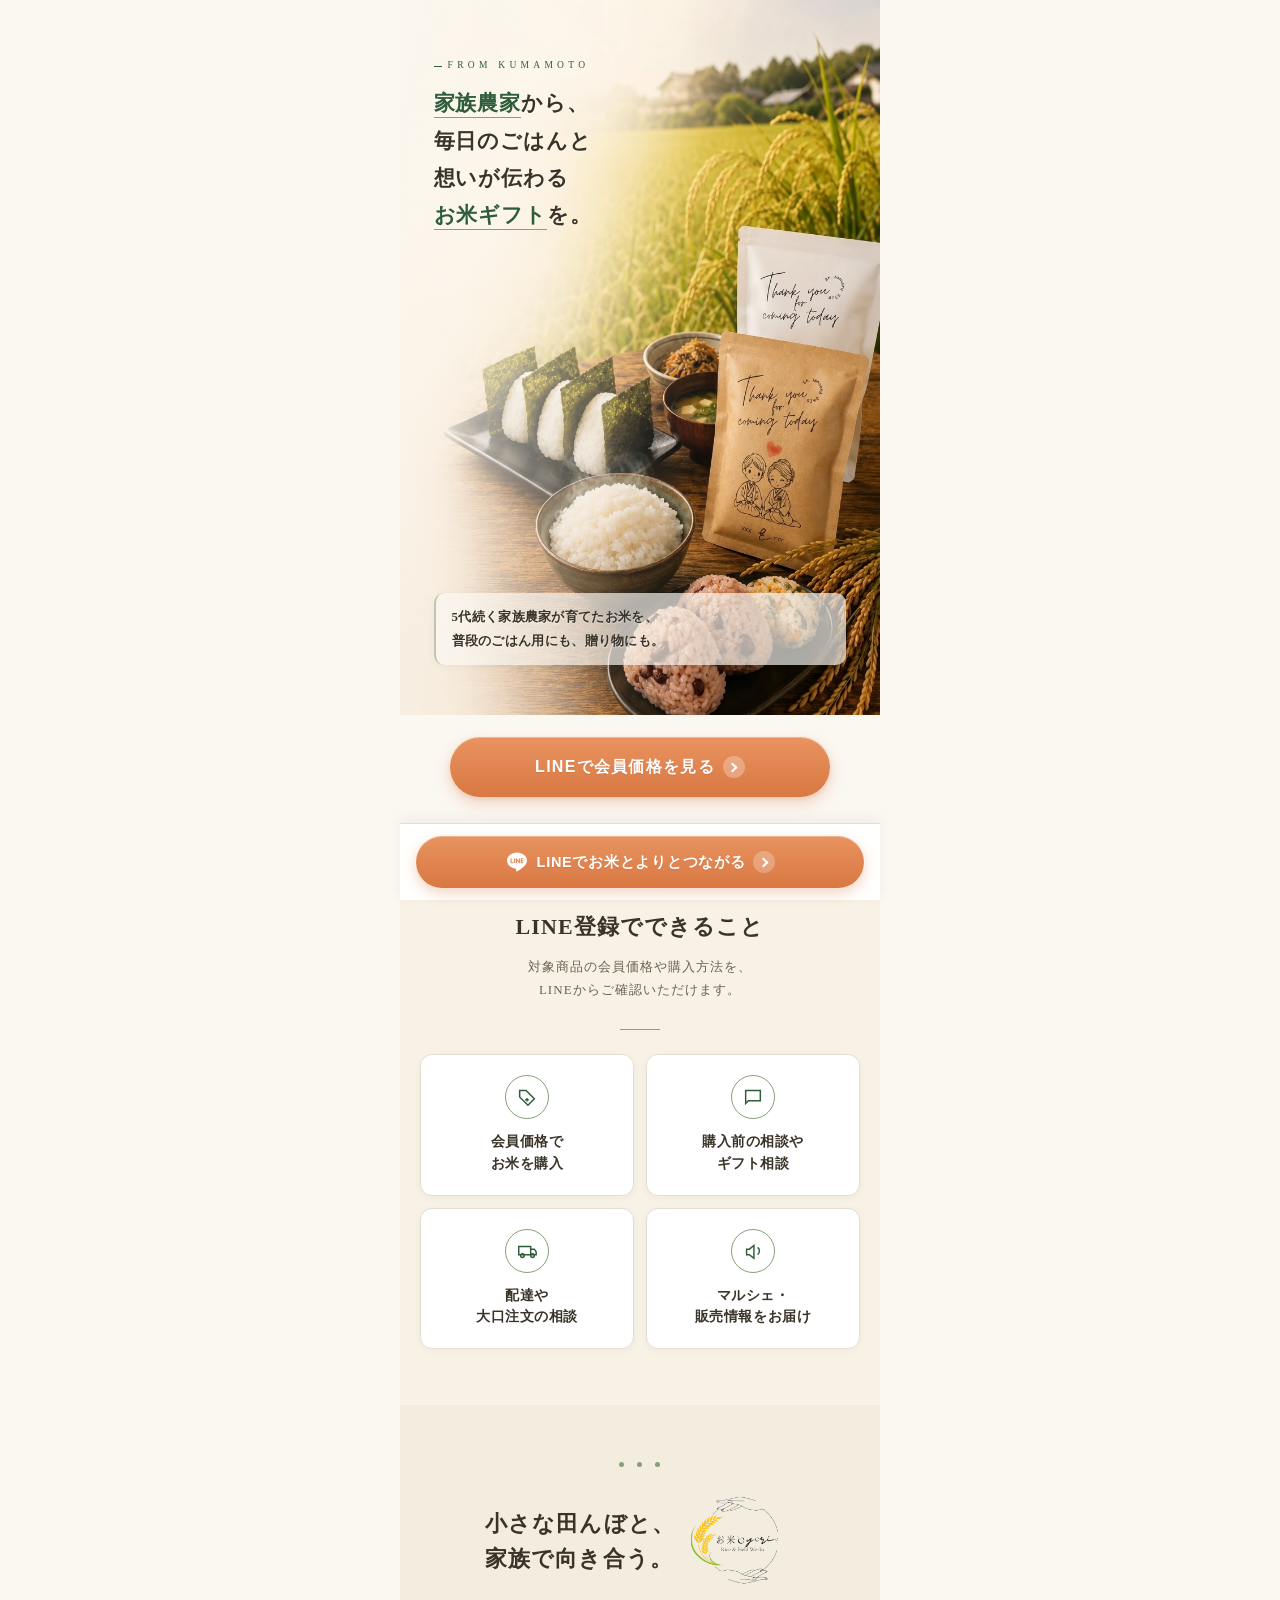
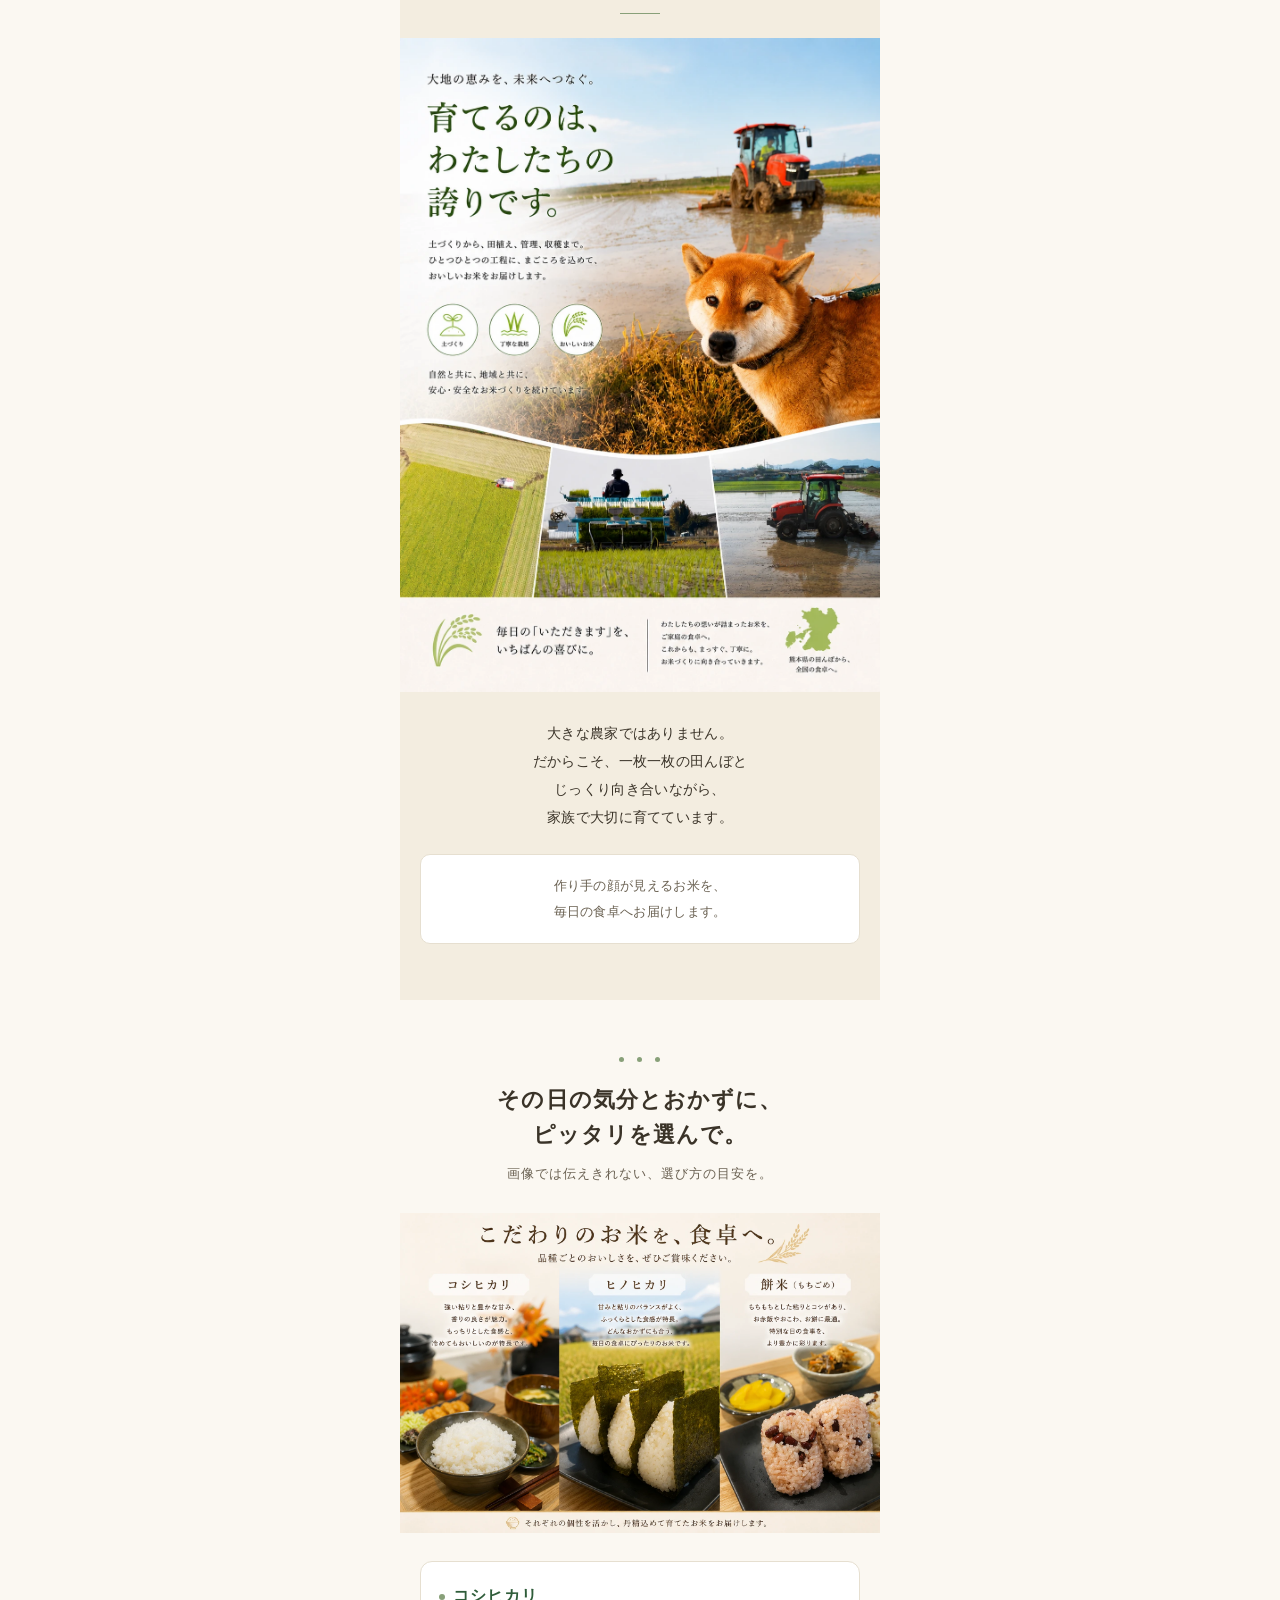
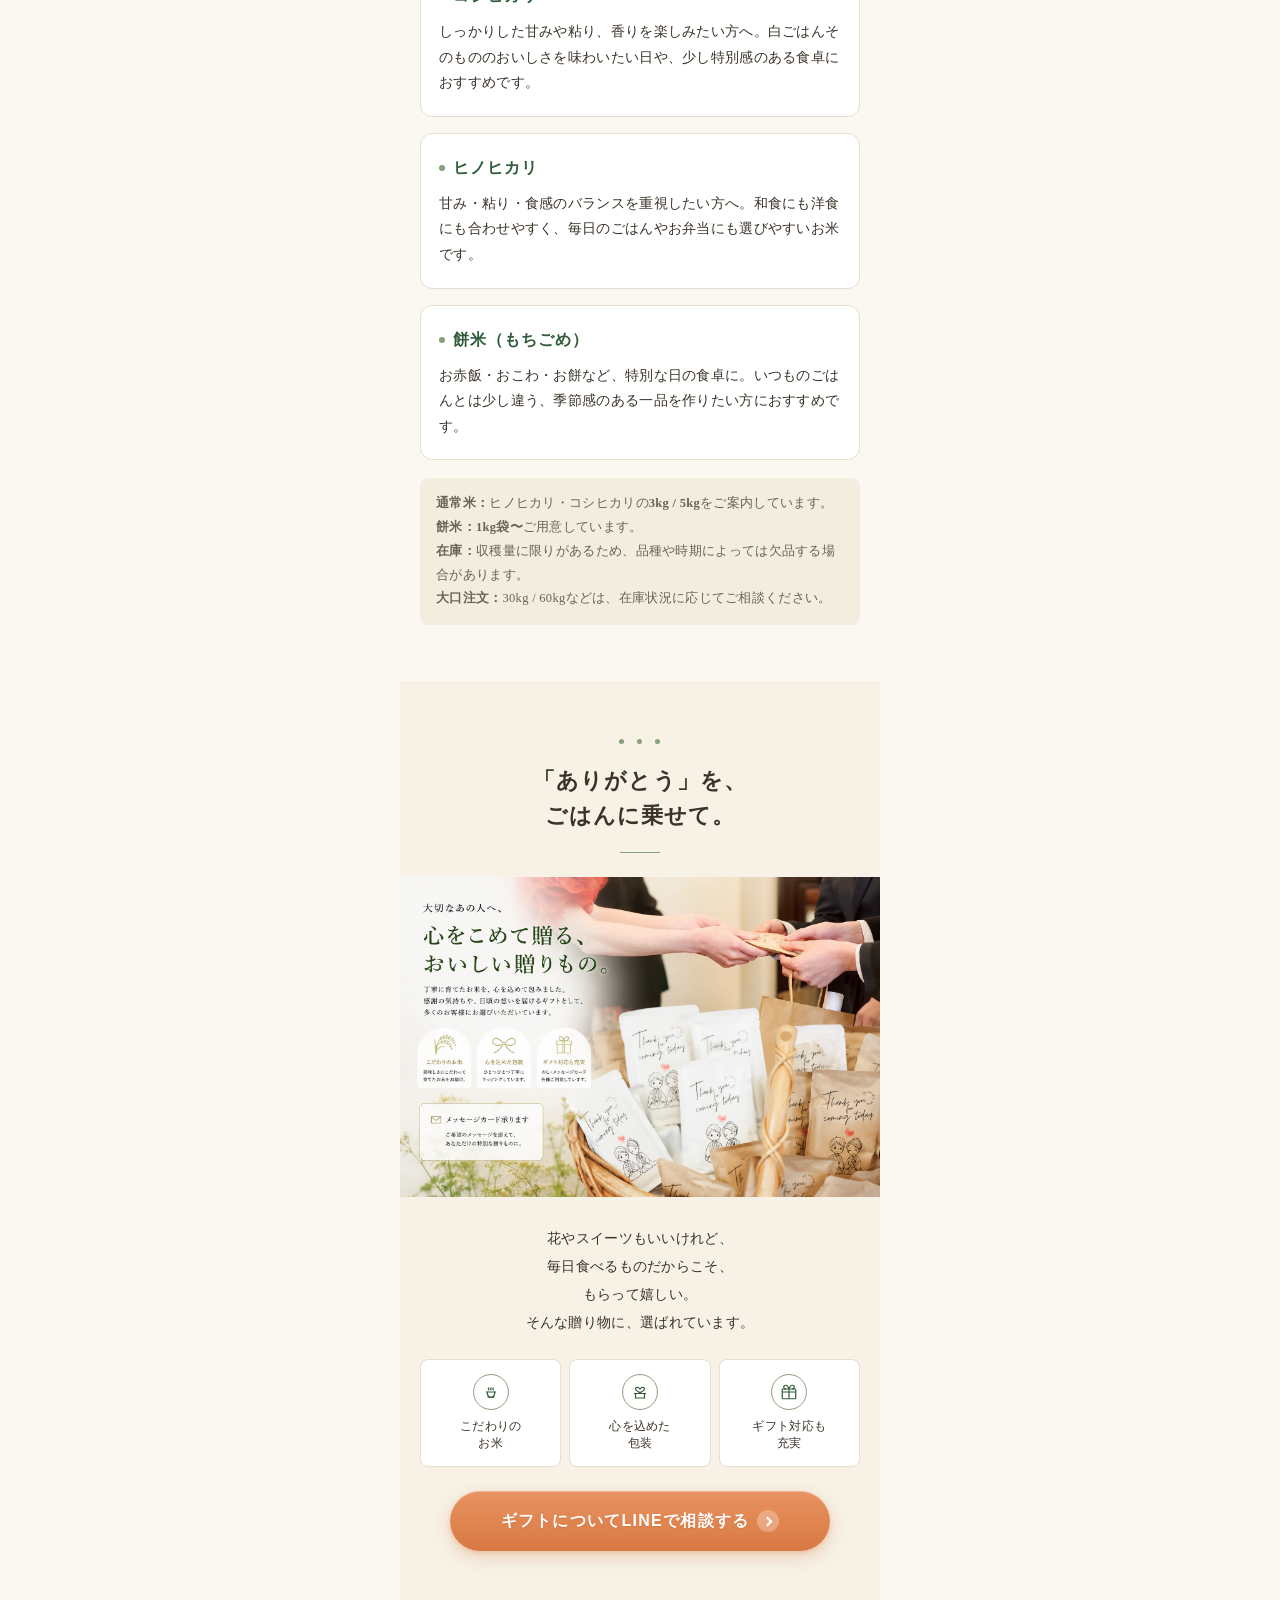
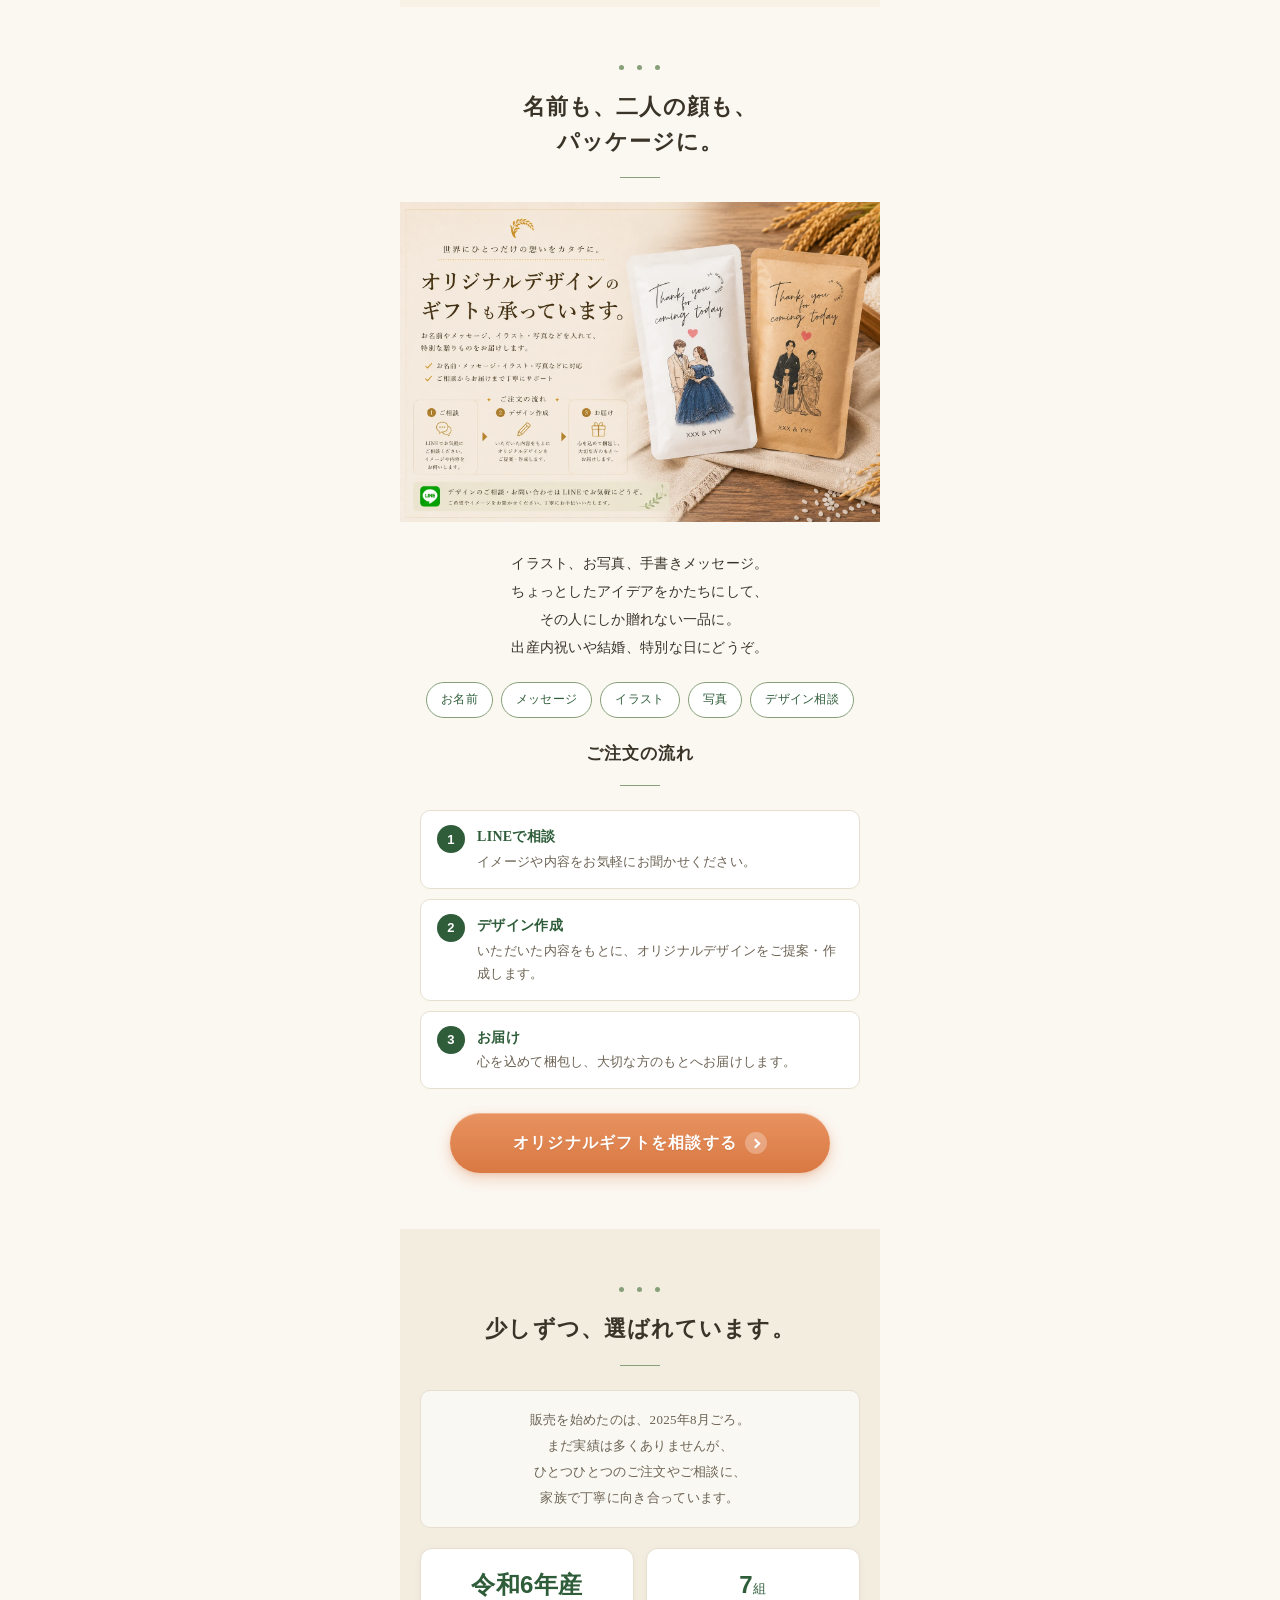
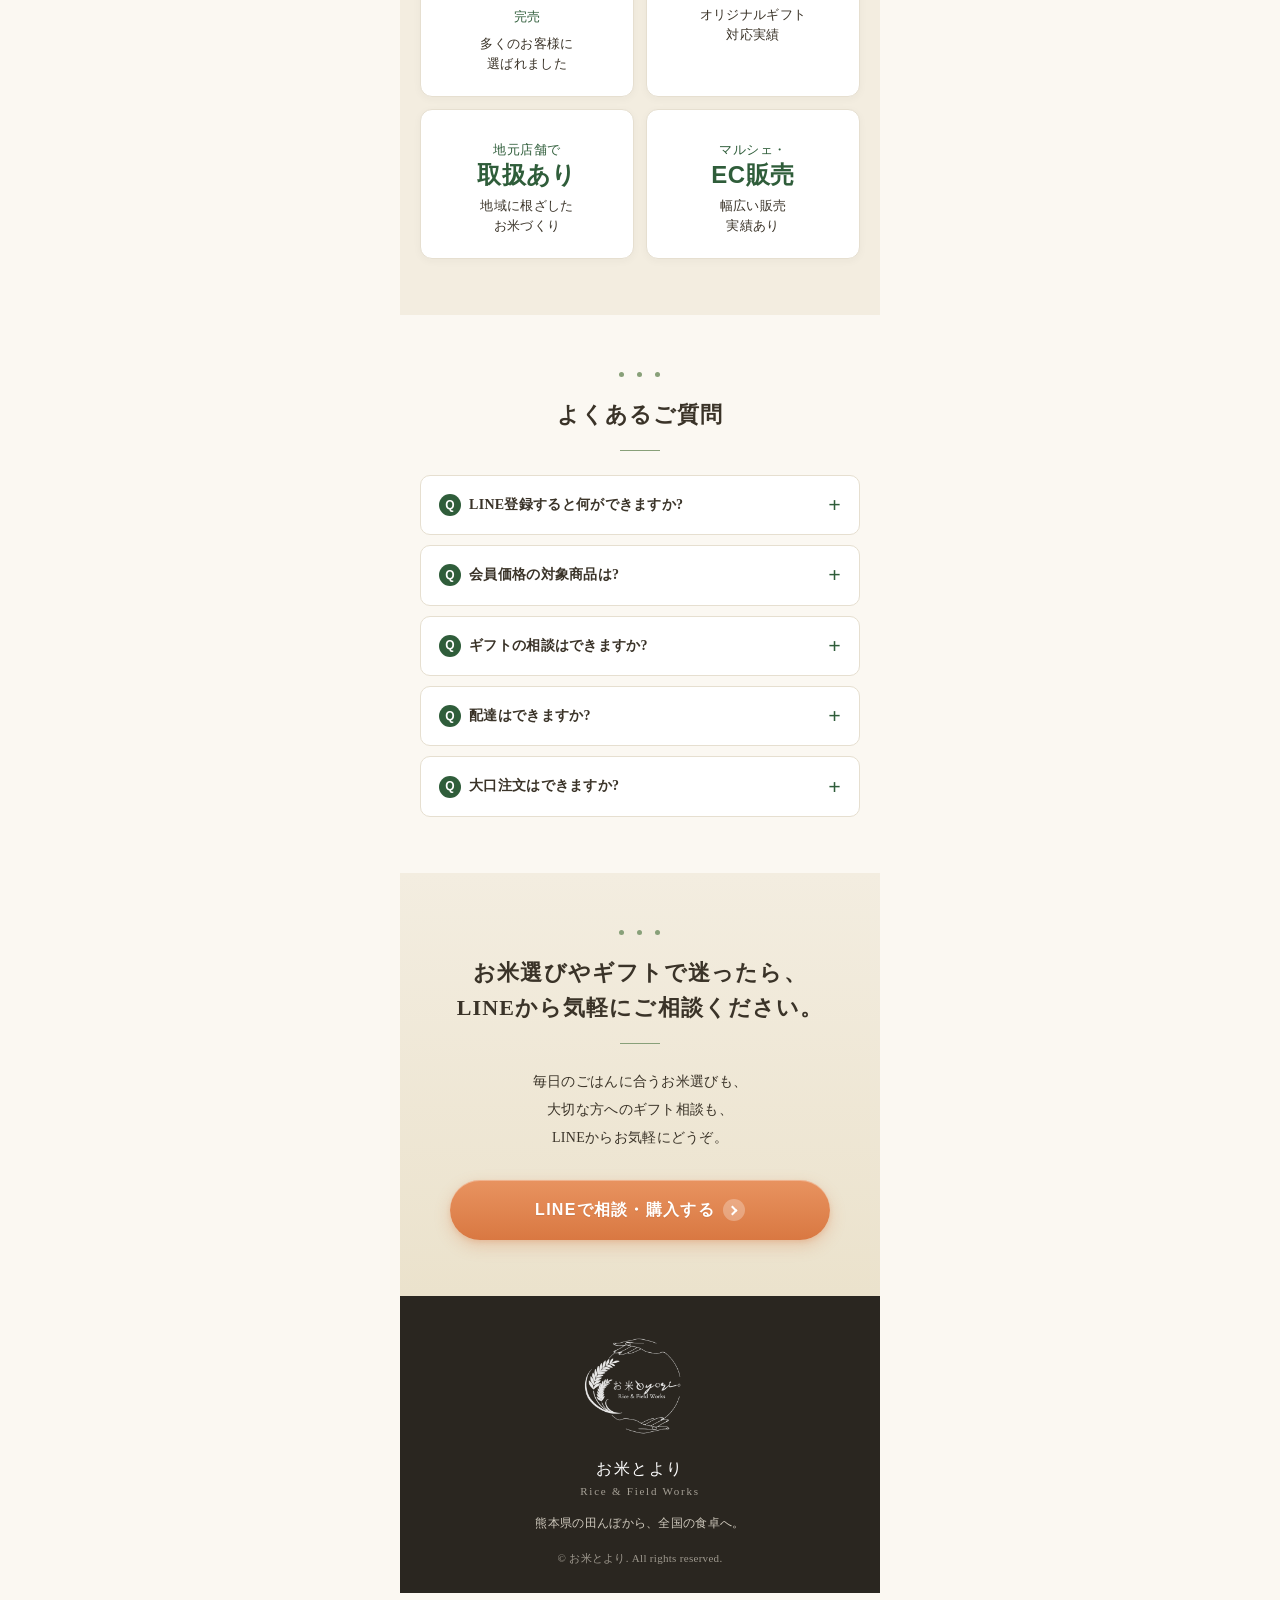
==== commit 94ff8b0a: "update:ロゴを追加" ====
--- a/lp/index.html
+++ b/lp/index.html
@@ -142,6 +142,7 @@
     top: 8%;
     left: 7%;
     right: 45%;
+    z-index: 1;
   }
   .fv-mini-label::before {
     content: "";
@@ -163,6 +164,7 @@
     top: calc(8% + 28px);
     left: 7%;
     right: 45%;
+    z-index: 1;
   }
   .fv-headline span {
     color: var(--color-accent);
@@ -185,6 +187,7 @@
     border-radius: 10px;
     box-shadow: 0 2px 8px rgba(58, 51, 40, 0.05);
     font-weight: 600;
+    z-index: 1;
   }
   .fv-cta-area {
     background: var(--color-bg);
@@ -313,6 +316,23 @@
   }
 
   /* ========== About ========== */
+  .about-title-row {
+    display: flex;
+    align-items: center;
+    justify-content: center;
+    gap: 12px;
+    margin-bottom: 10px;
+  }
+  .about-title-row .section-title {
+    margin-bottom: 0;
+    text-align: left;
+  }
+  .about-title-logo {
+    width: 108px;
+    height: auto;
+    flex-shrink: 0;
+    opacity: 0.9;
+  }
   .about-image { margin: 0 -20px 28px; }
   .about-image img { width: 100%; }
   .about-note {
@@ -474,6 +494,17 @@
   }
 
   /* ========== Reasons ========== */
+  .reason-intro {
+    font-size: 13px;
+    color: var(--color-text-soft);
+    line-height: 2;
+    text-align: center;
+    background: rgba(255, 255, 255, 0.62);
+    border: 1px solid var(--color-border);
+    border-radius: 10px;
+    padding: 16px 14px;
+    margin: 0 0 20px;
+  }
   .reasons-grid {
     display: grid;
     grid-template-columns: 1fr 1fr;
@@ -591,6 +622,19 @@
     font-size: 12px;
     line-height: 1.9;
   }
+  .footer-logo {
+    display: flex;
+    justify-content: center;
+    align-items: center;
+    margin-bottom: 8px;
+  }
+  .footer-logo img {
+    width: 118px;
+    max-width: 42%;
+    height: auto;
+    opacity: 0.9;
+    filter: brightness(0) invert(1);
+  }
   footer .brand {
     color: #fff;
     font-size: 16px;
@@ -666,6 +710,8 @@
 
   /* ========== Responsive ========== */
   @media (max-width: 360px) {
+    .about-title-row { gap: 8px; }
+    .about-title-logo { width: 92px; }
     .section-title { font-size: 20px; }
     .fv-headline { font-size: 19px; }
     .benefit-grid, .reasons-grid { grid-template-columns: 1fr; }
@@ -718,7 +764,7 @@
   <section class="benefits">
     <div class="ornament">・ ・ ・</div>
     <h2 class="section-title">LINE登録でできること</h2>
-    <p class="section-sub">対象商品の会員価格や購入方法を、LINEからご確認いただけます。</p>
+    <p class="section-sub">対象商品の会員価格や購入方法を、<br>LINEからご確認いただけます。</p>
     <div class="divider"></div>
     <div class="benefit-grid">
       <div class="benefit-card">
@@ -756,7 +802,10 @@
   <!-- ============ 3. About ============ -->
   <section class="section-alt">
     <div class="ornament">・ ・ ・</div>
-    <h2 class="section-title">五代続く、<br>家族だけの田んぼで。</h2>
+    <div class="about-title-row">
+      <h2 class="section-title">小さな田んぼと、<br>家族で向き合う。</h2>
+      <img src="./images/logo.webp" alt="お米とより Rice &amp; Field Works" class="about-title-logo" loading="lazy" decoding="async">
+    </div>
     <div class="divider"></div>
     <div class="about-image">
       <img src="./images/About.webp" alt="熊本県の田んぼで丁寧にお米を育てる家族農家「お米とより」の田植え・収穫風景" loading="lazy">
@@ -912,8 +961,14 @@
   <!-- ============ 7. Reasons ============ -->
   <section class="section-alt">
     <div class="ornament">・ ・ ・</div>
-    <h2 class="section-title">選ばれている理由</h2>
+    <h2 class="section-title">少しずつ、選ばれています。</h2>
     <div class="divider"></div>
+    <p class="reason-intro">
+      販売を始めたのは、2025年8月ごろ。<br>
+      まだ実績は多くありませんが、<br>
+      ひとつひとつのご注文やご相談に、<br>
+      家族で丁寧に向き合っています。
+    </p>
     <div class="reasons-grid">
       <div class="reason-card">
         <div class="reason-num">令和6年産<br><small>完売</small></div>
@@ -984,6 +1039,9 @@
 
   <!-- ============ Footer ============ -->
   <footer>
+    <div class="footer-logo">
+      <img src="./images/logo.webp" alt="お米とより Rice &amp; Field Works" loading="lazy" decoding="async">
+    </div>
     <div class="brand">お米とより</div>
     <p style="font-size:11px; letter-spacing:0.16em; opacity:0.75; margin-top:-8px; margin-bottom:10px;">Rice &amp; Field Works</p>
     <p>熊本県の田んぼから、全国の食卓へ。</p>
